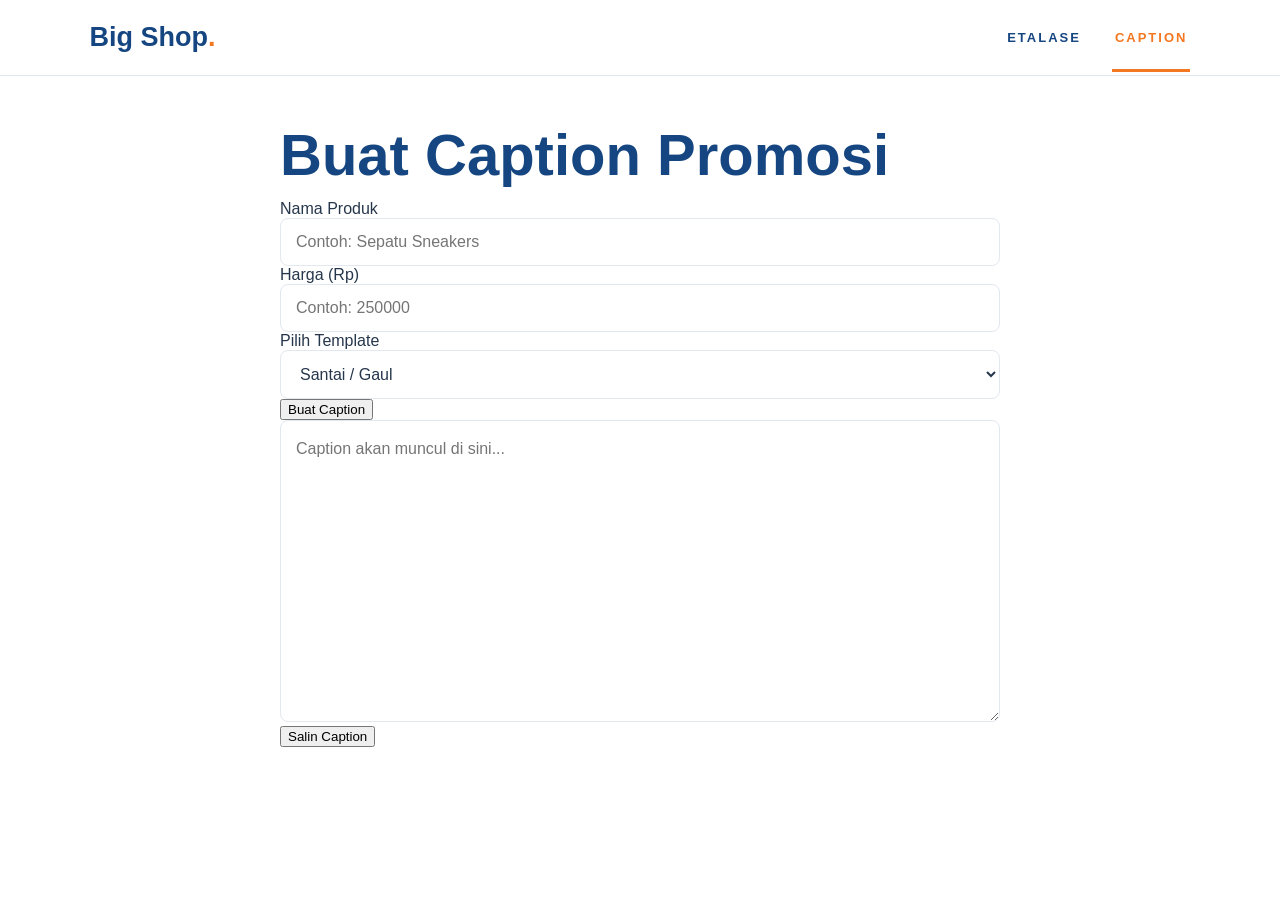
==== form.html @ cb014dc9 "projek" ====
<!doctype html>
<html lang="id">
  <head>
    <meta charset="UTF-8" />
    <meta name="viewport" content="width=device-width, initial-scale=1.0" />
    <title>Big Shop | Buat Caption</title>
    <link rel="stylesheet" href="./css/form.css" />
    <script src="./js/form.js" defer></script>
  </head>
  <body>
    <header class="topbar">
      <a href="./index.html" class="brand">Big Shop<span>.</span></a>
      <nav>
        <a href="./index.html">Etalase</a>
        <a href="./form.html" class="active">Caption</a>
      </nav>
    </header>

    <main class="container">
      <h1>Buat Caption Promosi</h1>
      <p id="formStatus"></p>

      <form id="captionForm">
        <div class="form-group">
          <label for="productName">Nama Produk</label>
          <input
            type="text"
            id="productName"
            placeholder="Contoh: Sepatu Sneakers"
            required
          />
        </div>

        <div class="form-group">
          <label for="productPrice">Harga (Rp)</label>
          <input
            type="number"
            id="productPrice"
            placeholder="Contoh: 250000"
            required
          />
        </div>

        <div class="form-group">
          <label for="templateSelect">Pilih Template</label>
          <select id="templateSelect">
            <option value="santai">Santai / Gaul</option>
            <option value="promo">Promo Spesial</option>
            <option value="formal">Formal / Elegan</option>
          </select>
        </div>

        <button type="submit" class="btn-primary">Buat Caption</button>
      </form>

      <div class="result-group">
        <textarea
          id="captionResult"
          rows="10"
          placeholder="Caption akan muncul di sini..."
        ></textarea>
        <button type="button" id="copyButton" class="btn-secondary">
          Salin Caption
        </button>
      </div>
    </main>
  </body>
</html>
---- css/form.css ----
:root {
  --blue: #164681;
  --orange: #f47721;
  --white: #ffffff;
  --background: #f7f9fc;
  --text: #26364b;
  --muted: #788598;
  --border: #e3e8ef;
  --red: #dc2626;
}

* {
  box-sizing: border-box;
}

body {
  margin: 0;
  color: var(--text);
  background: var(--white);
  font-family: Arial, Helvetica, sans-serif;
}

a {
  color: inherit;
  text-decoration: none;
}

.topbar {
  height: 76px;
  padding: 0 7%;
  display: flex;
  align-items: center;
  justify-content: space-between;
  border-bottom: 1px solid var(--border);
}

.brand {
  color: var(--blue);
  font-size: 27px;
  font-weight: 900;
}

.brand span,
h1 span {
  color: var(--orange);
}

nav {
  display: flex;
  gap: 28px;
  align-items: center;
  height: 100%;
}

nav a {
  padding: 27px 3px 24px;
  color: var(--blue);
  border-bottom: 3px solid transparent;
  font-size: 13px;
  font-weight: 700;
  letter-spacing: 2px;
  text-transform: uppercase;
}

nav a:hover,
nav a.active {
  color: var(--orange);
  border-bottom-color: var(--orange);
}

.container {
  width: min(720px, 90%);
  margin: 45px auto 65px;
}

.page-heading {
  margin-bottom: 30px;
  text-align: center;
}

.eyebrow {
  color: var(--orange);
  font-size: 12px;
  font-weight: 800;
  letter-spacing: 3px;
}

h1 {
  margin: 12px 0;
  color: var(--blue);
  font-size: clamp(42px, 6vw, 58px);
}

.description {
  color: var(--muted);
  line-height: 1.7;
}

.caption-card {
  padding: 30px;
  border: 1px solid var(--border);
  border-radius: 12px;
  background: var(--white);
  box-shadow: 0 8px 28px #1646810d;
}

.field {
  margin-bottom: 22px;
}

.field label {
  display: block;
  margin-bottom: 9px;
  color: var(--blue);
  font-size: 12px;
  font-weight: 800;
  letter-spacing: 1.2px;
  text-transform: uppercase;
}

input,
select,
textarea {
  width: 100%;
  padding: 14px 15px;
  border: 1px solid var(--border);
  border-radius: 8px;
  color: var(--text);
  background: var(--white);
  font: inherit;
  outline: none;
}

input:focus,
select:focus,
textarea:focus {
  border-color: var(--blue);
  box-shadow: 0 0 0 3px #16468118;
}

textarea {
  resize: vertical;
  line-height: 1.7;
}

.primary-button,
.secondary-button {
  display: block;
  width: 100%;
  padding: 14px;
  border-radius: 7px;
  font: inherit;
  font-weight: 800;
  cursor: pointer;
}

.primary-button {
  margin-bottom: 18px;
  border: none;
  color: var(--white);
  background: var(--orange);
}

.primary-button:hover {
  background: #dc5c0c;
}

.secondary-button {
  border: 1px solid var(--blue);
  color: var(--blue);
  background: var(--white);
}

.secondary-button:hover {
  background: #eff6ff;
}

#formStatus {
  display: none;
  margin: 0 0 20px;
  padding: 12px;
  border-radius: 7px;
  font-size: 14px;
}

#formStatus.success {
  display: block;
  color: var(--blue);
  background: #eff6ff;
  border: 1px solid #bfdbfe;
}

#formStatus.error {
  display: block;
  color: var(--red);
  background: #fef2f2;
  border: 1px solid #fecaca;
}

footer {
  padding: 25px;
  border-top: 1px solid var(--border);
  color: var(--muted);
  text-align: center;
  font-size: 12px;
}

@media (max-width: 600px) {
  .topbar {
    padding: 0 5%;
  }

  .brand {
    font-size: 22px;
  }

  nav {
    gap: 15px;
  }

  nav a {
    font-size: 11px;
    letter-spacing: 1px;
  }

  .container {
    margin-top: 28px;
  }

  .caption-card {
    padding: 20px;
  }
}
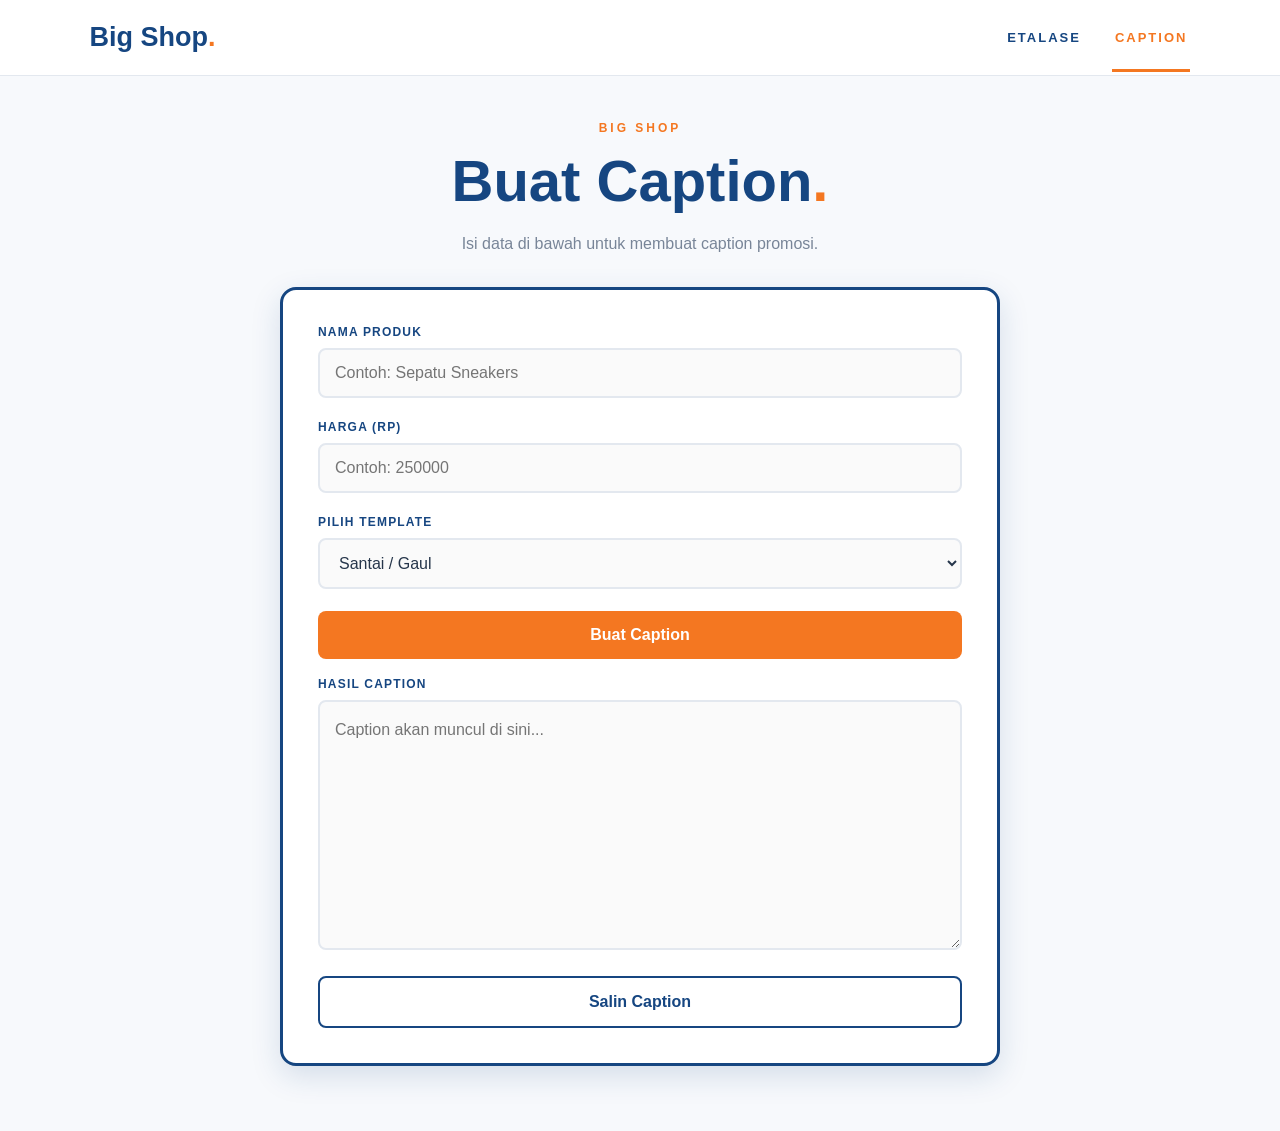
==== commit ddb115f8: "membuat form" ====
--- a/form.html
+++ b/form.html
@@ -17,51 +17,69 @@
     </header>
 
     <main class="container">
-      <h1>Buat Caption Promosi</h1>
-      <p id="formStatus"></p>
+      <!-- Judul Halaman -->
+      <div class="page-heading">
+        <p class="eyebrow">BIG SHOP</p>
+        <h1>Buat Caption<span>.</span></h1>
+        <p class="description">
+          Isi data di bawah untuk membuat caption promosi.
+        </p>
+      </div>
 
-      <form id="captionForm">
-        <div class="form-group">
-          <label for="productName">Nama Produk</label>
-          <input
-            type="text"
-            id="productName"
-            placeholder="Contoh: Sepatu Sneakers"
-            required
-          />
+      <!-- Kotak Putih (Card) -->
+      <div class="caption-card">
+        <!-- Pesan Error / Sukses -->
+        <p id="formStatus"></p>
+
+        <form id="captionForm">
+          <!-- Ganti form-group jadi field -->
+          <div class="field">
+            <label for="productName">Nama Produk</label>
+            <input
+              type="text"
+              id="productName"
+              placeholder="Contoh: Sepatu Sneakers"
+              required
+            />
+          </div>
+
+          <div class="field">
+            <label for="productPrice">Harga (Rp)</label>
+            <input
+              type="number"
+              id="productPrice"
+              placeholder="Contoh: 250000"
+              required
+            />
+          </div>
+
+          <div class="field">
+            <label for="templateSelect">Pilih Template</label>
+            <select id="templateSelect">
+              <option value="santai">Santai / Gaul</option>
+              <option value="promo">Promo Spesial</option>
+              <option value="formal">Formal / Elegan</option>
+            </select>
+          </div>
+
+          <!-- Ganti btn-primary jadi primary-button -->
+          <button type="submit" class="primary-button">Buat Caption</button>
+        </form>
+
+        <div class="result-group">
+          <div class="field">
+            <label for="captionResult">Hasil Caption</label>
+            <textarea
+              id="captionResult"
+              rows="8"
+              placeholder="Caption akan muncul di sini..."
+            ></textarea>
+          </div>
+          <!-- Ganti btn-secondary jadi secondary-button -->
+          <button type="button" id="copyButton" class="secondary-button">
+            Salin Caption
+          </button>
         </div>
-
-        <div class="form-group">
-          <label for="productPrice">Harga (Rp)</label>
-          <input
-            type="number"
-            id="productPrice"
-            placeholder="Contoh: 250000"
-            required
-          />
-        </div>
-
-        <div class="form-group">
-          <label for="templateSelect">Pilih Template</label>
-          <select id="templateSelect">
-            <option value="santai">Santai / Gaul</option>
-            <option value="promo">Promo Spesial</option>
-            <option value="formal">Formal / Elegan</option>
-          </select>
-        </div>
-
-        <button type="submit" class="btn-primary">Buat Caption</button>
-      </form>
-
-      <div class="result-group">
-        <textarea
-          id="captionResult"
-          rows="10"
-          placeholder="Caption akan muncul di sini..."
-        ></textarea>
-        <button type="button" id="copyButton" class="btn-secondary">
-          Salin Caption
-        </button>
       </div>
     </main>
   </body>
--- a/css/form.css
+++ b/css/form.css
@@ -1,4 +1,3 @@
-
 :root {
   --blue: #164681;
   --orange: #f47721;
@@ -17,7 +16,7 @@
 body {
   margin: 0;
   color: var(--text);
-  background: var(--white);
+  background: var(--background);
   font-family: Arial, Helvetica, sans-serif;
 }
 
@@ -33,6 +32,7 @@
   align-items: center;
   justify-content: space-between;
   border-bottom: 1px solid var(--border);
+  background: var(--white);
 }
 
 .brand {
@@ -97,12 +97,13 @@
   line-height: 1.7;
 }
 
+/* --- KOTAK FORM (BOUNDARIES DIPERTEBAL) --- */
 .caption-card {
-  padding: 30px;
-  border: 1px solid var(--border);
-  border-radius: 12px;
-  background: var(--white);
-  box-shadow: 0 8px 28px #1646810d;
+  padding: 35px;
+  border: 3px solid var(--blue); /* Garis pinggir dipertebal jadi 3px warna biru */
+  border-radius: 16px;
+  background: var(--white);
+  box-shadow: 0 10px 30px rgba(22, 70, 129, 0.15); /* Bayangan sedikit dipertegas */
 }
 
 .field {
@@ -119,24 +120,27 @@
   text-transform: uppercase;
 }
 
+/* Input diberi garis pinggir lebih tegas */
 input,
 select,
 textarea {
   width: 100%;
   padding: 14px 15px;
-  border: 1px solid var(--border);
+  border: 2px solid var(--border); /* Dipertebal jadi 2px */
   border-radius: 8px;
   color: var(--text);
-  background: var(--white);
+  background: #fafafa;
   font: inherit;
   outline: none;
+  transition: border-color 0.3s, box-shadow 0.3s;
 }
 
 input:focus,
 select:focus,
 textarea:focus {
   border-color: var(--blue);
-  box-shadow: 0 0 0 3px #16468118;
+  box-shadow: 0 0 0 3px rgba(22, 70, 129, 0.15);
+  background: var(--white);
 }
 
 textarea {
@@ -144,15 +148,17 @@
   line-height: 1.7;
 }
 
+/* TOMBOL */
 .primary-button,
 .secondary-button {
   display: block;
   width: 100%;
-  padding: 14px;
-  border-radius: 7px;
+  padding: 15px;
+  border-radius: 8px;
   font: inherit;
   font-weight: 800;
   cursor: pointer;
+  transition: all 0.3s ease;
 }
 
 .primary-button {
@@ -164,38 +170,43 @@
 
 .primary-button:hover {
   background: #dc5c0c;
+  transform: translateY(-2px);
 }
 
 .secondary-button {
-  border: 1px solid var(--blue);
+  border: 2px solid var(--blue);
   color: var(--blue);
   background: var(--white);
 }
 
 .secondary-button:hover {
   background: #eff6ff;
-}
-
+  transform: translateY(-2px);
+}
+
+/* PESAN STATUS */
 #formStatus {
   display: none;
   margin: 0 0 20px;
-  padding: 12px;
-  border-radius: 7px;
+  padding: 15px;
+  border-radius: 8px;
   font-size: 14px;
+  text-align: center;
+  font-weight: bold;
 }
 
 #formStatus.success {
   display: block;
   color: var(--blue);
   background: #eff6ff;
-  border: 1px solid #bfdbfe;
+  border: 2px solid #bfdbfe;
 }
 
 #formStatus.error {
   display: block;
   color: var(--red);
   background: #fef2f2;
-  border: 1px solid #fecaca;
+  border: 2px solid #fecaca;
 }
 
 footer {
@@ -204,6 +215,8 @@
   color: var(--muted);
   text-align: center;
   font-size: 12px;
+  margin-top: 50px;
+  background: var(--white);
 }
 
 @media (max-width: 600px) {
@@ -231,4 +244,4 @@
   .caption-card {
     padding: 20px;
   }
-}
+}
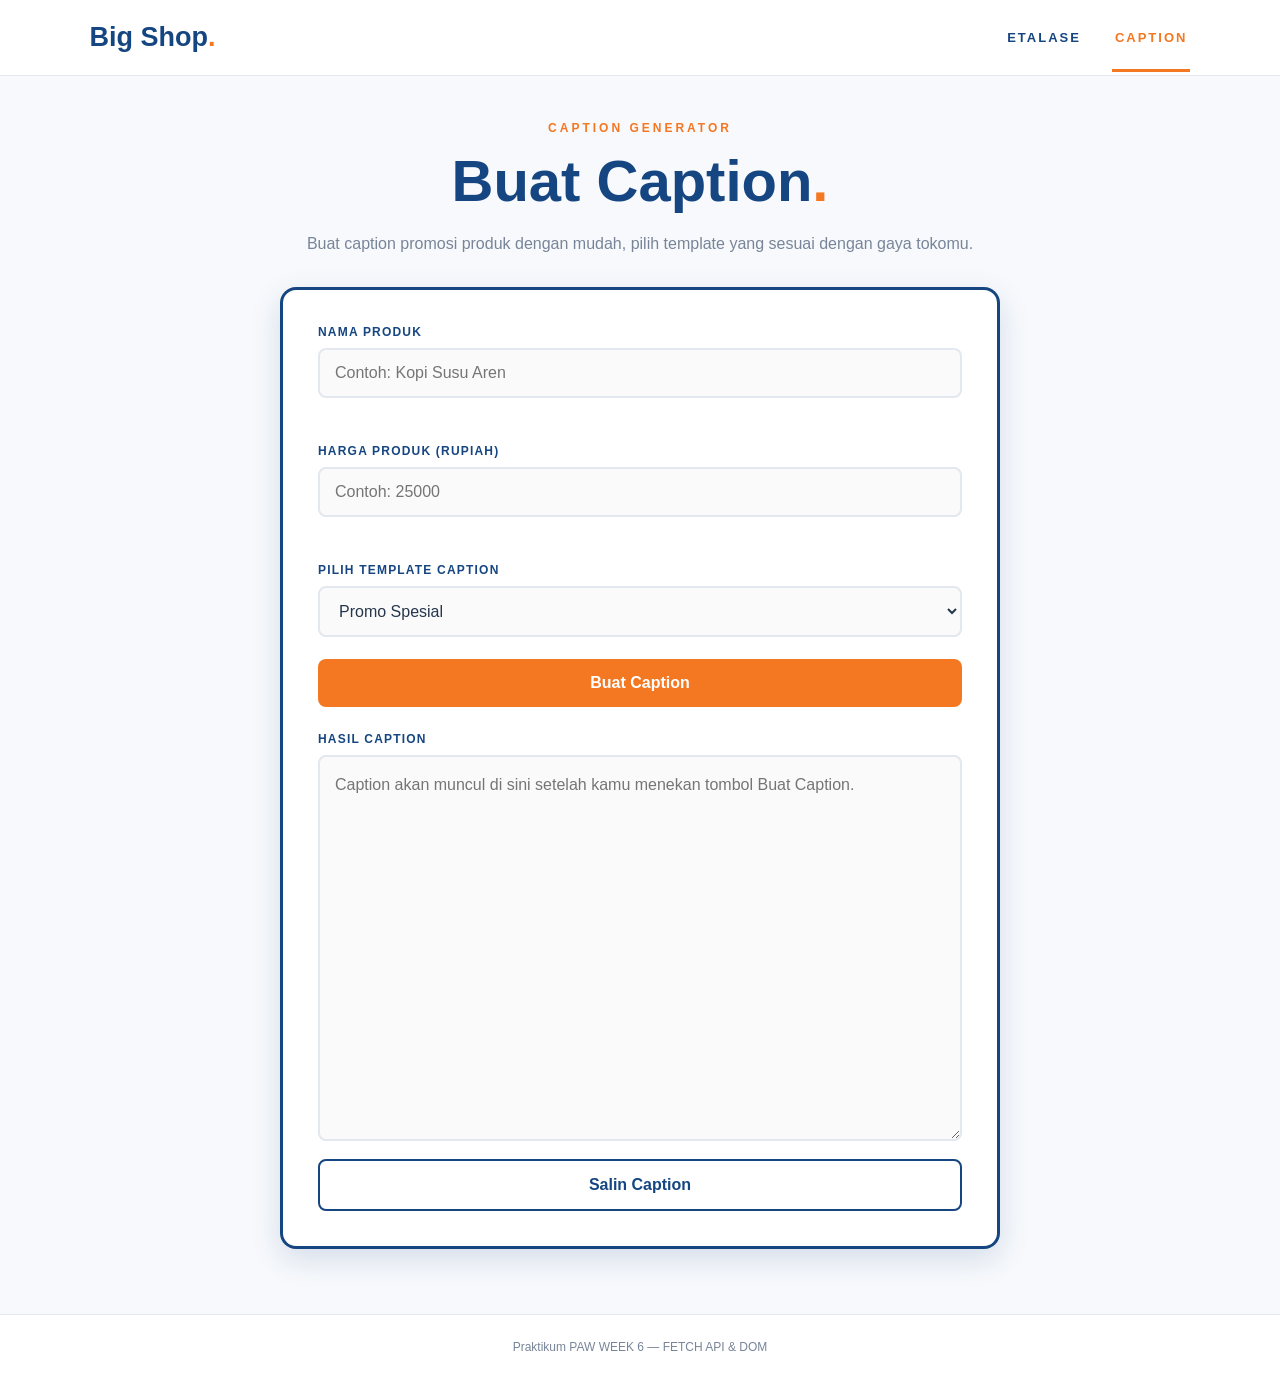
==== commit f59a926b: "Update katalog dan caption" ====
--- a/form.html
+++ b/form.html
@@ -17,70 +17,80 @@
     </header>
 
     <main class="container">
-      <!-- Judul Halaman -->
-      <div class="page-heading">
-        <p class="eyebrow">BIG SHOP</p>
+      <section class="page-heading">
+        <p class="eyebrow">CAPTION GENERATOR</p>
         <h1>Buat Caption<span>.</span></h1>
         <p class="description">
-          Isi data di bawah untuk membuat caption promosi.
+          Buat caption promosi produk dengan mudah, pilih template yang sesuai
+          dengan gaya tokomu.
         </p>
-      </div>
+      </section>
 
-      <!-- Kotak Putih (Card) -->
-      <div class="caption-card">
-        <!-- Pesan Error / Sukses -->
-        <p id="formStatus"></p>
-
-        <form id="captionForm">
-          <!-- Ganti form-group jadi field -->
+      <section class="caption-card">
+        <form id="form" novalidate>
           <div class="field">
-            <label for="productName">Nama Produk</label>
+            <label for="nama">Nama Produk</label>
             <input
               type="text"
-              id="productName"
-              placeholder="Contoh: Sepatu Sneakers"
+              id="nama"
+              name="nama"
+              placeholder="Contoh: Kopi Susu Aren"
+              minlength="3"
+              maxlength="60"
+              autocomplete="off"
+              aria-describedby="nama-error"
               required
             />
+            <small class="error-message" id="nama-error"></small>
           </div>
 
           <div class="field">
-            <label for="productPrice">Harga (Rp)</label>
+            <label for="harga">Harga Produk (Rupiah)</label>
             <input
               type="number"
-              id="productPrice"
-              placeholder="Contoh: 250000"
+              id="harga"
+              name="harga"
+              placeholder="Contoh: 25000"
+              min="1000"
+              max="100000000"
+              step="1"
+              aria-describedby="harga-error"
               required
             />
+            <small class="error-message" id="harga-error"></small>
           </div>
 
           <div class="field">
-            <label for="templateSelect">Pilih Template</label>
-            <select id="templateSelect">
-              <option value="santai">Santai / Gaul</option>
+            <label for="template">Pilih Template Caption</label>
+            <select id="template" name="template">
               <option value="promo">Promo Spesial</option>
-              <option value="formal">Formal / Elegan</option>
+              <option value="santai">Santai dan Kekinian</option>
+              <option value="formal">Formal dan Profesional</option>
             </select>
           </div>
 
-          <!-- Ganti btn-primary jadi primary-button -->
           <button type="submit" class="primary-button">Buat Caption</button>
+
+          <div class="result-section">
+            <label for="caption">Hasil Caption</label>
+            <textarea
+              id="caption"
+              name="caption"
+              rows="13"
+              placeholder="Caption akan muncul di sini setelah kamu menekan tombol Buat Caption."
+              readonly
+            ></textarea>
+
+            <button type="button" id="copyButton" class="secondary-button">
+              Salin Caption
+            </button>
+          </div>
+
+          <p id="formStatus" role="status" aria-live="polite"></p>
         </form>
+      </section>
+    </main>
 
-        <div class="result-group">
-          <div class="field">
-            <label for="captionResult">Hasil Caption</label>
-            <textarea
-              id="captionResult"
-              rows="8"
-              placeholder="Caption akan muncul di sini..."
-            ></textarea>
-          </div>
-          <!-- Ganti btn-secondary jadi secondary-button -->
-          <button type="button" id="copyButton" class="secondary-button">
-            Salin Caption
-          </button>
-        </div>
-      </div>
-    </main>
+    <footer>Praktikum PAW WEEK 6 — FETCH API &amp; DOM</footer>
   </body>
 </html>
--- a/css/form.css
+++ b/css/form.css
@@ -26,7 +26,7 @@
 }
 
 .topbar {
-  height: 76px;
+  min-height: 76px;
   padding: 0 7%;
   display: flex;
   align-items: center;
@@ -50,7 +50,6 @@
   display: flex;
   gap: 28px;
   align-items: center;
-  height: 100%;
 }
 
 nav a {
@@ -89,7 +88,7 @@
 h1 {
   margin: 12px 0;
   color: var(--blue);
-  font-size: clamp(42px, 6vw, 58px);
+  font-size: clamp(36px, 6vw, 58px);
 }
 
 .description {
@@ -97,20 +96,20 @@
   line-height: 1.7;
 }
 
-/* --- KOTAK FORM (BOUNDARIES DIPERTEBAL) --- */
 .caption-card {
   padding: 35px;
-  border: 3px solid var(--blue); /* Garis pinggir dipertebal jadi 3px warna biru */
+  border: 3px solid var(--blue);
   border-radius: 16px;
   background: var(--white);
-  box-shadow: 0 10px 30px rgba(22, 70, 129, 0.15); /* Bayangan sedikit dipertegas */
+  box-shadow: 0 10px 30px rgba(22, 70, 129, 0.15);
 }
 
 .field {
   margin-bottom: 22px;
 }
 
-.field label {
+.field label,
+.result-section > label {
   display: block;
   margin-bottom: 9px;
   color: var(--blue);
@@ -120,13 +119,12 @@
   text-transform: uppercase;
 }
 
-/* Input diberi garis pinggir lebih tegas */
 input,
 select,
 textarea {
   width: 100%;
   padding: 14px 15px;
-  border: 2px solid var(--border); /* Dipertebal jadi 2px */
+  border: 2px solid var(--border);
   border-radius: 8px;
   color: var(--text);
   background: #fafafa;
@@ -148,7 +146,18 @@
   line-height: 1.7;
 }
 
-/* TOMBOL */
+.error-message {
+  display: block;
+  min-height: 18px;
+  margin-top: 6px;
+  color: var(--red);
+  font-size: 12px;
+}
+
+[aria-invalid="true"] {
+  border-color: var(--red);
+}
+
 .primary-button,
 .secondary-button {
   display: block;
@@ -162,7 +171,7 @@
 }
 
 .primary-button {
-  margin-bottom: 18px;
+  margin: 5px 0 25px;
   border: none;
   color: var(--white);
   background: var(--orange);
@@ -174,6 +183,7 @@
 }
 
 .secondary-button {
+  margin-top: 14px;
   border: 2px solid var(--blue);
   color: var(--blue);
   background: var(--white);
@@ -184,11 +194,14 @@
   transform: translateY(-2px);
 }
 
-/* PESAN STATUS */
+.result-section {
+  margin-top: 10px;
+}
+
 #formStatus {
   display: none;
-  margin: 0 0 20px;
-  padding: 15px;
+  margin: 18px 0 0;
+  padding: 13px;
   border-radius: 8px;
   font-size: 14px;
   text-align: center;
@@ -210,12 +223,12 @@
 }
 
 footer {
+  margin-top: 50px;
   padding: 25px;
   border-top: 1px solid var(--border);
   color: var(--muted);
   text-align: center;
   font-size: 12px;
-  margin-top: 50px;
   background: var(--white);
 }
 
@@ -244,4 +257,4 @@
   .caption-card {
     padding: 20px;
   }
-}+}
